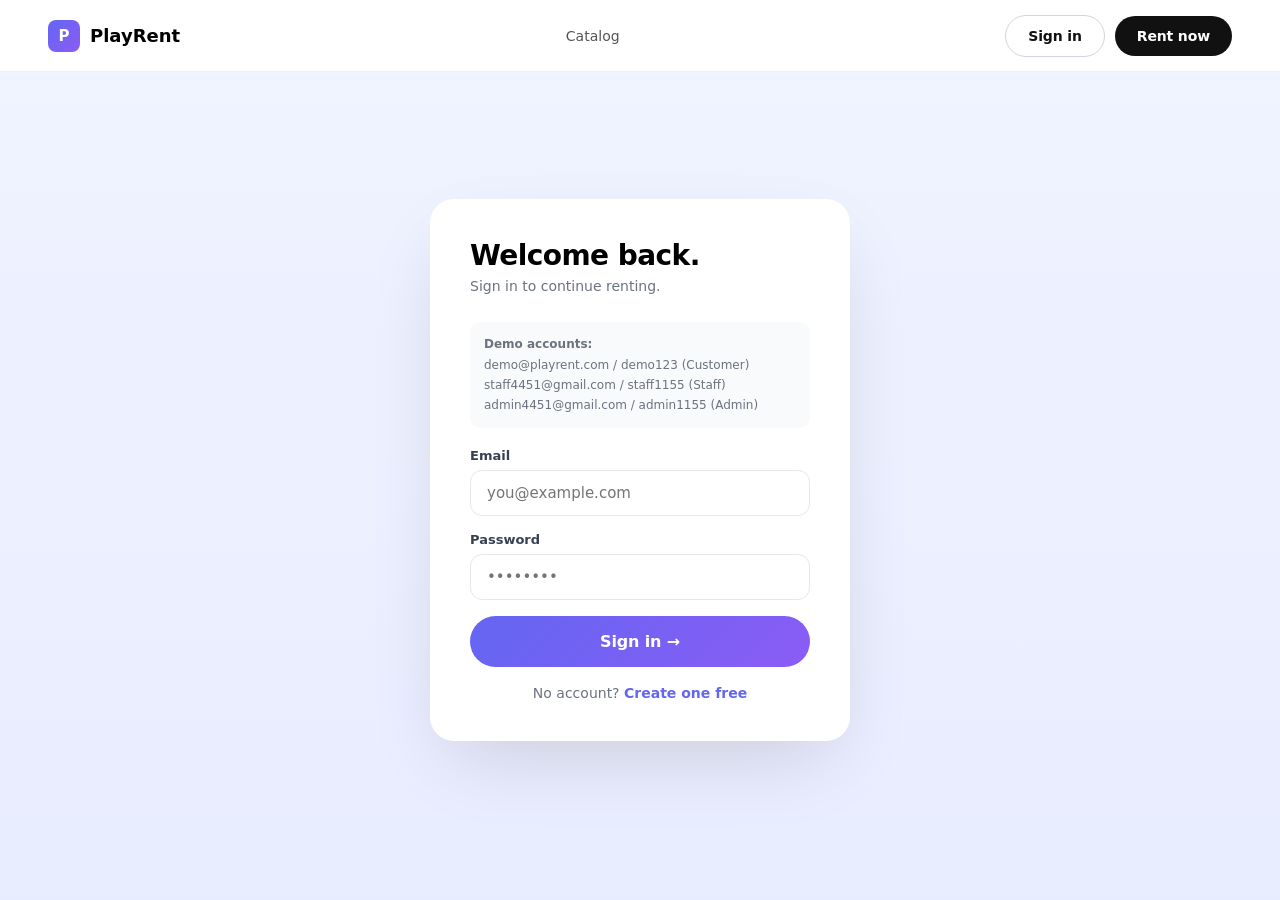
==== frontend/src/pages/admin/admin.html @ c0220554 "Initial commit: Set up backend and frontend for PlayRent" ====
<!doctype html>
<html lang="en">
<head>
  <meta charset="utf-8">
  <meta name="viewport" content="width=device-width,initial-scale=1">
  <title>Admin — PlayRent</title>
  <link rel="stylesheet" href="../../styles/globals.css">
</head>
<body>
<div class="dash-wrap">
  <aside class="dash-side">
    <h5>Admin Portal</h5>
    <nav class="dash-nav">
      <a href="admin.html" class="active">📈 Analytics</a>
      <a href="../staff/staff.html">📋 All rentals</a>
      <a href="../catalog/catalog.html">🛍️ Catalog</a>
      <a href="#" id="signOut">🚪 Sign out</a>
    </nav>
  </aside>
  <main class="dash-main">
    <div class="dash-head">
      <div><h1>Analytics</h1><p>Platform-wide performance overview.</p></div>
    </div>
    <div class="stats-row" id="stats"></div>
    <div id="charts" style="display:grid;grid-template-columns:2fr 1fr;gap:20px;margin-top:8px"></div>
  </main>
</div>

<script>var ROOT = "../../../";</script>
<script src="../../config/env.js"></script>
<script src="../../utils/constants.js"></script>
<script src="../../utils/helpers.js"></script>
<script src="../../services/authService.js"></script>
<script src="../../services/apiClient.js"></script>
<script src="../../components/layout/header.js"></script>
<script>
  mountNav("admin");
  var u = session.require("ADMIN");
  if (u) {
    document.getElementById("signOut").onclick = function() { session.clear(); location.href = ROOT+"index.html"; };

    Promise.all([api.listRentals(), api.listEquipment()]).then(function(res) {
      var rentals = res[0], equip = res[1];
      var revenue = rentals.filter(function(r){return r.status!=="REJECTED";})
                            .reduce(function(s,r){return s+(r.total||0);}, 0);
      var stock   = equip.reduce(function(s,e){return s+(e.stock||0);}, 0);

      document.getElementById("stats").innerHTML =
        '<div class="stat-card"><div class="s-lbl">Revenue</div><div class="s-val">$'+revenue+'</div><div class="s-note">All time</div></div>' +
        '<div class="stat-card"><div class="s-lbl">Rentals</div><div class="s-val">'+rentals.length+'</div></div>' +
        '<div class="stat-card"><div class="s-lbl">Stock units</div><div class="s-val">'+stock+'</div></div>' +
        '<div class="stat-card"><div class="s-lbl">SKUs</div><div class="s-val">'+equip.length+'</div></div>';

      // Revenue by sport
      var bySport = {};
      for (var i=0; i<rentals.length; i++) {
        var rental = rentals[i];
        var eq = null;
        for (var j=0; j<equip.length; j++) { if (String(equip[j].id)===String(rental.equipmentId)){eq=equip[j];break;} }
        if (eq) bySport[eq.sport] = (bySport[eq.sport]||0) + (rental.total||0);
      }
      var sports = Object.keys(bySport);
      var maxRev = 1;
      for (var k=0; k<sports.length; k++) { if (bySport[sports[k]]>maxRev) maxRev=bySport[sports[k]]; }

      var barHTML = sports.length ? "" : '<p style="color:#9ca3af">No revenue yet.</p>';
      for (var m=0; m<sports.length; m++) {
        var sp=sports[m], val=bySport[sp], pct=Math.round(val/maxRev*100);
        barHTML += '<div class="bar-row">' +
          '<div class="bar-lbl"><span>'+sp+'</span><strong>$'+val+'</strong></div>' +
          '<div class="bar-track"><div class="bar-fill" style="width:'+pct+'%"></div></div></div>';
      }

      // Low stock
      var low = equip.filter(function(e){ return e.stock < 6; });
      var lowHTML = low.length ? "" : '<p style="padding:14px 22px;color:#9ca3af">All stock healthy.</p>';
      for (var n=0; n<low.length; n++) {
        var it=low[n];
        lowHTML += '<div style="display:flex;justify-content:space-between;align-items:center;padding:10px 22px;border-bottom:1px solid #f3f4f6">' +
          '<span>'+(it.emoji||"")+" "+it.name+'</span>' +
          '<span class="badge '+(it.stock<3?"badge-red":"badge-yellow")+'">'+it.stock+' left</span></div>';
      }

      document.getElementById("charts").innerHTML =
        '<div class="table-card"><div class="tc-head"><h3>Revenue by sport</h3></div><div style="padding:22px">'+barHTML+'</div></div>' +
        '<div class="table-card"><div class="tc-head"><h3>Low stock alerts</h3></div>'+lowHTML+'</div>';
    });
  }
</script>
</body>
</html>
---- frontend/src/styles/globals.css ----
/* styles/globals.css — full site styles matching the video design */

/* ── Reset ─────────────────────────────────────────────────────────────── */
*, *::before, *::after { box-sizing: border-box; margin: 0; padding: 0; }
html { scroll-behavior: smooth; }
body { font-family: -apple-system, BlinkMacSystemFont, "Inter", "Segoe UI", system-ui, sans-serif;
       -webkit-font-smoothing: antialiased; overflow-x: hidden; }
a    { text-decoration: none; color: inherit; }
button { cursor: pointer; border: none; background: none; font: inherit; color: inherit; }
img  { max-width: 100%; display: block; }
input, select, textarea { font: inherit; color: inherit; }

/* ── Shared nav (used on every page) ──────────────────────────────────── */
.pr-nav {
  position: fixed; top: 0; left: 0; right: 0; z-index: 200;
  display: flex; align-items: center; justify-content: space-between;
  padding: 0 48px; height: 72px;
  background: rgba(255,255,255,0.95);
  backdrop-filter: blur(12px);
  -webkit-backdrop-filter: blur(12px);
  border-bottom: 1px solid rgba(0,0,0,0.06);
}
.pr-nav.dark {
  background: rgba(10,10,10,0.8);
  border-bottom: 1px solid rgba(255,255,255,0.06);
  color: #fff;
}
.pr-logo { display: flex; align-items: center; gap: 10px; font-weight: 700; font-size: 18px; }
.pr-logo-mark {
  width: 32px; height: 32px; border-radius: 8px;
  background: linear-gradient(135deg, #6366f1, #8b5cf6);
  display: grid; place-items: center; font-size: 15px; color: #fff; font-weight: 800;
}
.pr-nav-links { display: flex; gap: 32px; font-size: 14px; color: #555; }
.pr-nav.dark .pr-nav-links { color: rgba(255,255,255,0.6); }
.pr-nav-links a { transition: color .2s; }
.pr-nav-links a:hover, .pr-nav-links a.active { color: #111; }
.pr-nav.dark .pr-nav-links a:hover,
.pr-nav.dark .pr-nav-links a.active { color: #fff; }
.pr-nav-right { display: flex; gap: 10px; align-items: center; }
@media(max-width:768px) { .pr-nav { padding: 0 20px; } .pr-nav-links { display:none; } }

/* ── Buttons ───────────────────────────────────────────────────────────── */
.btn {
  display: inline-flex; align-items: center; gap: 8px;
  padding: 12px 22px; border-radius: 999px;
  font-size: 14px; font-weight: 600; letter-spacing: -0.01em;
  transition: transform .2s, box-shadow .2s, background .2s; white-space: nowrap;
}
.btn-dark  { background: #111; color: #fff; }
.btn-dark:hover { background: #333; transform: translateY(-1px); }
.btn-outline { background: transparent; color: #111; border: 1.5px solid #d1d5db; }
.btn-outline:hover { background: #f9fafb; }
.btn-white  { background: #fff; color: #111; }
.btn-white:hover { background: #f3f4f6; }
.btn-primary { background: linear-gradient(135deg,#6366f1,#8b5cf6); color:#fff; }
.btn-primary:hover { transform: translateY(-2px); box-shadow: 0 8px 20px -6px rgba(99,102,241,.5); }
.btn-lg  { padding: 16px 30px; font-size: 16px; }
.btn-block { display: flex; width: 100%; justify-content: center; }

/* ── Toast ─────────────────────────────────────────────────────────────── */
.pr-toast {
  position: fixed; bottom: 28px; right: 28px; z-index: 9999;
  padding: 14px 20px; border-radius: 12px; font-size: 14px; max-width: 320px;
  background: #111; color: #fff;
  transform: translateY(20px); opacity: 0; transition: all .3s;
  box-shadow: 0 20px 40px -10px rgba(0,0,0,.4);
}
.pr-toast.show { transform: translateY(0); opacity: 1; }
.pr-toast.pr-toast-success { border-left: 3px solid #4ade80; }
.pr-toast.pr-toast-error   { border-left: 3px solid #f87171; }

/* ── Badges ────────────────────────────────────────────────────────────── */
.badge {
  display: inline-block; padding: 3px 10px; border-radius: 999px;
  font-size: 11px; font-weight: 700; text-transform: uppercase; letter-spacing: .06em;
}
.badge-green  { background: rgba(74,222,128,.15); color: #16a34a; }
.badge-yellow { background: rgba(251,191,36,.15);  color: #b45309; }
.badge-red    { background: rgba(248,113,113,.15); color: #dc2626; }

/* ════════════════════════════════════════════════════════════════════════
   HOME PAGE
   ════════════════════════════════════════════════════════════════════════ */

/* ── Light hero (top section) ──────────────────────────────────────────── */
.hero-section {
  min-height: 100vh; padding-top: 72px;
  background: linear-gradient(180deg, #e8f4f8 0%, #d4ecf4 40%, #c8e8f2 100%);
  display: flex; flex-direction: column; justify-content: center;
  position: relative; overflow: hidden;
}
.hero-inner {
  max-width: 1280px; margin: 0 auto; padding: 60px 48px 0;
  display: grid; grid-template-columns: 1fr 1fr; align-items: center; gap: 40px;
}
.hero-badge {
  display: inline-flex; align-items: center; gap: 8px;
  padding: 6px 14px; border-radius: 999px;
  border: 1.5px solid rgba(0,0,0,0.15); font-size: 12px;
  font-weight: 600; letter-spacing: .08em; text-transform: uppercase;
  margin-bottom: 22px; color: #374151;
}
.hero-badge-dot { width: 7px; height: 7px; border-radius: 50%; background: #0ea5e9; }
.hero-section h1 {
  font-size: clamp(36px, 5.5vw, 72px); font-weight: 800;
  letter-spacing: -0.03em; line-height: 1.02; color: #111;
  margin-bottom: 20px;
}
.hero-section h1 .cyan { color: #0ea5e9; }
.hero-section .lead { font-size: 17px; color: #4b5563; line-height: 1.65; margin-bottom: 36px; max-width: 480px; }
.hero-btns { display: flex; gap: 12px; flex-wrap: wrap; margin-bottom: 44px; }
.hero-stats { display: flex; gap: 36px; }
.hero-stat .val  { font-size: 28px; font-weight: 800; color: #111; letter-spacing: -0.02em; }
.hero-stat .lbl  { font-size: 12px; color: #9ca3af; margin-top: 2px; }
.hero-img-col { position: relative; display: flex; justify-content: center; align-items: flex-end; height: 560px; }
.hero-athlete-img { height: 520px; object-fit: contain; filter: drop-shadow(0 20px 40px rgba(0,0,0,.15)); }
.scroll-hint {
  text-align: center; font-size: 11px; font-weight: 700; letter-spacing: .2em;
  color: #9ca3af; padding: 28px 0; text-transform: uppercase;
}
.scroll-hint-arrow { display: inline-block; margin-right: 8px; animation: bounce .9s ease-in-out infinite; }
@keyframes bounce { 0%,100%{transform:translateY(0)} 50%{transform:translateY(4px)} }

@media(max-width:860px) {
  .hero-inner { grid-template-columns:1fr; }
  .hero-img-col { height: 320px; }
  .hero-athlete-img { height: 300px; }
}

/* ── Scroll-story wrapper ──────────────────────────────────────────────── */
/*  Each sport section is STICKY inside a tall scroll container.
    When you scroll, the browser moves through each sport.            */
.scroll-story-wrapper {
  position: relative;
}
/* Each sport gets its own sticky container that is 100vh tall to scroll through */
.sport-scroll-container {
  position: relative;
  /* height is set by JS to (n_sections * 100vh) total */
}
.sport-sticky {
  position: sticky; top: 0;
  width: 100%; height: 100vh;
  overflow: hidden;
}

/* Each sport panel sits absolutely inside the sticky layer */
.sport-panel {
  position: absolute; inset: 0;
  display: grid;
  grid-template-columns: 1fr 1fr 1fr;  /* left-text | athlete | right-card */
  align-items: center;
  padding: 0 60px;
  opacity: 0;
  transition: opacity 0.5s ease;
  pointer-events: none;
}
.sport-panel.active {
  opacity: 1;
  pointer-events: all;
}

/* Sport label pill */
.sport-label-pill {
  display: inline-flex; align-items: center; gap: 8px;
  padding: 6px 14px; border-radius: 999px;
  font-size: 12px; font-weight: 700; letter-spacing: .1em;
  border: 1.5px solid; margin-bottom: 20px;
}
.sport-label-dot { width: 7px; height: 7px; border-radius: 50%; }

/* Tagline */
.sport-tagline {
  font-size: clamp(32px, 4.5vw, 64px);
  font-weight: 800; color: #fff; letter-spacing: -0.03em;
  line-height: 1.05; margin-bottom: 16px;
}
.sport-sub { font-size: 15px; color: rgba(255,255,255,.55); line-height: 1.6; max-width: 380px; }

/* Athlete image in the center column */
.sport-athlete-col {
  display: flex; justify-content: center; align-items: flex-end; height: 100vh;
}
.sport-athlete-img {
  max-height: 85vh; width: auto;
  filter: drop-shadow(0 20px 60px rgba(0,0,0,.4));
  transition: transform 0.6s ease, opacity 0.5s ease;
  transform: translateY(20px);
}
.sport-panel.active .sport-athlete-img {
  transform: translateY(0);
}

/* Featured product card — right column */
.sport-card-col { display: flex; justify-content: flex-end; align-items: center; }
.featured-card {
  width: 300px; border-radius: 20px; padding: 24px 26px;
  backdrop-filter: blur(12px); -webkit-backdrop-filter: blur(12px);
  border: 1px solid rgba(255,255,255,.12);
  transition: transform 0.4s ease, opacity 0.4s ease;
  transform: translateX(30px);
}
.sport-panel.active .featured-card { transform: translateX(0); }
.featured-label { font-size: 10px; font-weight: 700; letter-spacing: .12em; text-transform: uppercase; color: rgba(255,255,255,.4); margin-bottom: 10px; }
.featured-name  { font-size: 22px; font-weight: 700; color: #fff; letter-spacing: -0.01em; margin-bottom: 6px; }
.featured-sub   { font-size: 13px; color: rgba(255,255,255,.5); margin-bottom: 18px; }
.featured-from  { font-size: 11px; color: rgba(255,255,255,.4); margin-bottom: 4px; }
.featured-price { font-size: 30px; font-weight: 800; color: #fff; letter-spacing: -0.02em; margin-bottom: 16px; }
.featured-price span { font-size: 16px; font-weight: 400; color: rgba(255,255,255,.5); }
.rent-btn {
  padding: 10px 22px; border-radius: 999px;
  background: #fff; color: #111;
  font-size: 14px; font-weight: 700;
  transition: background .2s;
}
.rent-btn:hover { background: #f3f4f6; }

/* Vertical dot nav — right edge of screen */
.dot-nav {
  position: fixed; right: 24px; top: 50%; transform: translateY(-50%);
  display: flex; flex-direction: column; gap: 10px; z-index: 300;
  /* only visible when over dark sport sections */
}
.dot-nav-item {
  width: 3px; height: 24px; border-radius: 2px;
  background: rgba(255,255,255,.25);
  transition: height .3s, background .3s;
  cursor: pointer;
}
.dot-nav-item.active {
  height: 40px; background: #fff;
}
.dot-nav.hidden { display: none; }

/* ── CTA section ───────────────────────────────────────────────────────── */
.cta-section {
  min-height: 60vh; display: flex; flex-direction: column;
  align-items: center; justify-content: center; text-align: center;
  padding: 80px 40px;
  background: linear-gradient(135deg, #0f2922 0%, #0a1f18 50%, #061a14 100%);
}
.cta-section h2 {
  font-size: clamp(42px, 7vw, 100px); font-weight: 900;
  color: #fff; letter-spacing: -0.04em; line-height: 1; margin-bottom: 20px;
}
.cta-section p { font-size: 17px; color: rgba(255,255,255,.5); margin-bottom: 40px; }
.cta-btn {
  padding: 20px 48px; border-radius: 999px;
  background: #fff; color: #111;
  font-size: 18px; font-weight: 700; letter-spacing: -0.01em;
  transition: transform .2s, box-shadow .2s;
}
.cta-btn:hover { transform: translateY(-2px); box-shadow: 0 20px 40px -10px rgba(255,255,255,.2); }

/* ── Footer ────────────────────────────────────────────────────────────── */
.pr-footer {
  background: #fff; border-top: 1px solid #e5e7eb;
  padding: 36px 48px;
  display: flex; justify-content: space-between; align-items: center;
}
.pr-footer-brand { font-size: 18px; font-weight: 800; color: #111; }
.pr-footer-sub   { font-size: 13px; color: #9ca3af; margin-top: 4px; }
.pr-footer-copy  { font-size: 13px; color: #9ca3af; }
@media(max-width:600px) { .pr-footer { flex-direction:column; gap:12px; text-align:center; } }

/* ════════════════════════════════════════════════════════════════════════
   AUTH PAGES
   ════════════════════════════════════════════════════════════════════════ */
.auth-page {
  min-height: 100vh; display: grid; place-items: center; padding: 100px 20px 60px;
  background: linear-gradient(180deg, #f0f4ff 0%, #e8ecff 100%);
  position: relative;
}
.auth-card {
  width: 100%; max-width: 420px; padding: 40px;
  background: #fff; border-radius: 24px;
  box-shadow: 0 30px 80px -20px rgba(0,0,0,.15);
}
.auth-card h1 { font-size: 28px; font-weight: 800; letter-spacing: -0.02em; margin-bottom: 6px; }
.auth-card .auth-sub { color: #6b7280; font-size: 14px; margin-bottom: 28px; }
.auth-foot { text-align: center; margin-top: 18px; font-size: 14px; color: #6b7280; }
.auth-foot a { color: #6366f1; font-weight: 600; }
.auth-demo  { background: #f9fafb; border-radius: 10px; padding: 12px 14px; margin-bottom: 20px; font-size: 12px; color: #6b7280; line-height: 1.7; }

/* ── Form fields (shared) ──────────────────────────────────────────────── */
.field       { margin-bottom: 16px; }
.field label { display: block; font-size: 13px; font-weight: 600; color: #374151; margin-bottom: 7px; }
.field input, .field select, .field textarea {
  width: 100%; padding: 13px 16px; border-radius: 12px;
  border: 1.5px solid #e5e7eb; outline: none;
  background: #fff; font-size: 15px; transition: border-color .2s;
}
.field input:focus, .field select:focus { border-color: #6366f1; }

/* ════════════════════════════════════════════════════════════════════════
   DASHBOARD / STAFF / ADMIN  (shared sidebar layout)
   ════════════════════════════════════════════════════════════════════════ */
.dash-wrap {
  display: grid; grid-template-columns: 240px 1fr;
  min-height: 100vh; padding-top: 72px;
}
.dash-side {
  border-right: 1px solid #e5e7eb; padding: 24px 14px;
  position: sticky; top: 72px; height: calc(100vh - 72px); overflow-y: auto; align-self: start;
}
.dash-side h5 {
  font-size: 10px; font-weight: 700; text-transform: uppercase;
  letter-spacing: .12em; color: #9ca3af; padding: 14px 12px 6px;
}
.dash-nav a {
  display: flex; align-items: center; gap: 10px;
  padding: 10px 12px; border-radius: 10px;
  font-size: 14px; color: #6b7280; transition: all .15s;
}
.dash-nav a:hover  { background: #f3f4f6; color: #111; }
.dash-nav a.active { background: #ede9fe; color: #6366f1; font-weight: 600; }
.dash-main  { padding: 32px 40px; }
.dash-head  { display: flex; justify-content: space-between; align-items: flex-end; margin-bottom: 28px; flex-wrap: wrap; gap: 14px; }
.dash-head h1 { font-size: 30px; font-weight: 800; letter-spacing: -0.02em; }
.dash-head p  { color: #6b7280; font-size: 14px; margin-top: 4px; }
.stats-row  { display: grid; grid-template-columns: repeat(4,1fr); gap: 16px; margin-bottom: 28px; }
.stat-card  { padding: 22px; border-radius: 16px; border: 1.5px solid #e5e7eb; background: #fff; }
.stat-card .s-lbl { font-size: 11px; text-transform: uppercase; letter-spacing: .1em; color: #9ca3af; margin-bottom: 8px; font-weight: 600; }
.stat-card .s-val { font-size: 32px; font-weight: 800; letter-spacing: -0.02em; color: #111; }
.stat-card .s-note{ font-size: 12px; color: #9ca3af; margin-top: 4px; }
@media(max-width:900px) { .dash-wrap{grid-template-columns:1fr} .dash-side{position:static;height:auto;border-right:none;border-bottom:1px solid #e5e7eb} .stats-row{grid-template-columns:repeat(2,1fr)} }

/* ── Table card ────────────────────────────────────────────────────────── */
.table-card { border-radius: 16px; border: 1.5px solid #e5e7eb; overflow: hidden; background: #fff; }
.table-card .tc-head { padding: 16px 22px; border-bottom: 1px solid #e5e7eb; display: flex; justify-content: space-between; align-items: center; }
.table-card .tc-head h3 { font-size: 16px; font-weight: 700; }
table  { width: 100%; border-collapse: collapse; }
th, td { padding: 13px 22px; text-align: left; font-size: 14px; border-bottom: 1px solid #f3f4f6; }
th     { font-size: 11px; text-transform: uppercase; letter-spacing: .08em; color: #9ca3af; font-weight: 600; }
tr:last-child td { border-bottom: none; }
tr:hover td { background: #fafafa; }

/* ── Bar chart ─────────────────────────────────────────────────────────── */
.bar-row { margin-bottom: 14px; }
.bar-row .bar-lbl { display: flex; justify-content: space-between; font-size: 13px; margin-bottom: 5px; color: #374151; }
.bar-track { height: 8px; border-radius: 4px; background: #f3f4f6; overflow: hidden; }
.bar-fill  { height: 100%; border-radius: 4px; background: linear-gradient(90deg,#6366f1,#8b5cf6); }

/* ════════════════════════════════════════════════════════════════════════
   CATALOG PAGE
   ════════════════════════════════════════════════════════════════════════ */
.catalog-wrap { display: grid; grid-template-columns: 220px 1fr; gap: 32px; max-width: 1200px; margin: 0 auto; padding: 100px 32px 60px; }
.catalog-side { position: sticky; top: 80px; }
.catalog-side h4 { font-size: 11px; text-transform: uppercase; letter-spacing: .1em; color: #9ca3af; font-weight: 700; margin-bottom: 10px; }
.filter-list { display: flex; flex-direction: column; gap: 3px; }
.filter-list button { text-align: left; padding: 9px 12px; border-radius: 10px; font-size: 14px; color: #6b7280; transition: all .15s; }
.filter-list button:hover { background: #f3f4f6; color: #111; }
.filter-list button.active { background: #ede9fe; color: #6366f1; font-weight: 600; }
.catalog-search { display: flex; align-items: center; gap: 10px; padding: 11px 16px; border-radius: 999px; border: 1.5px solid #e5e7eb; margin-bottom: 22px; }
.catalog-search input { flex: 1; border: none; outline: none; font-size: 15px; background: none; }
.product-grid { display: grid; grid-template-columns: repeat(3,1fr); gap: 20px; }
.product-card { border-radius: 16px; border: 1.5px solid #e5e7eb; overflow: hidden; background: #fff; cursor: pointer; transition: all .25s; }
.product-card:hover { transform: translateY(-4px); box-shadow: 0 20px 40px -10px rgba(0,0,0,.1); border-color: #c7d2fe; }
.product-card .pc-img { aspect-ratio: 4/3; background: linear-gradient(135deg,#f0f4ff,#e8ecff); display: grid; place-items: center; font-size: 64px; }
.product-card .pc-body { padding: 16px 18px; }
.product-card .pc-body h3 { font-size: 16px; font-weight: 700; margin-bottom: 4px; }
.product-card .pc-sport { font-size: 12px; color: #9ca3af; margin-bottom: 10px; }
.product-card .pc-foot  { display: flex; justify-content: space-between; align-items: center; }
.product-price { font-size: 18px; font-weight: 800; color: #6366f1; }
.product-price .per-day { font-size: 12px; color: #9ca3af; font-weight: 400; }
@media(max-width:900px) { .catalog-wrap{grid-template-columns:1fr} .product-grid{grid-template-columns:repeat(2,1fr)} }
@media(max-width:550px) { .product-grid{grid-template-columns:1fr} }

/* ════════════════════════════════════════════════════════════════════════
   EQUIPMENT DETAIL
   ════════════════════════════════════════════════════════════════════════ */
.detail-wrap { display: grid; grid-template-columns: 1fr 1fr; gap: 60px; max-width: 1100px; margin: 0 auto; padding: 120px 40px 80px; align-items: start; }
.detail-img  { border-radius: 24px; background: linear-gradient(135deg,#f0f4ff,#e8ecff); aspect-ratio: 1; display: grid; place-items: center; font-size: 180px; border: 1.5px solid #e5e7eb; }
.detail-info { display: flex; flex-direction: column; }
.detail-info h1 { font-size: 40px; font-weight: 800; letter-spacing: -0.02em; margin-bottom: 8px; }
.detail-price   { font-size: 34px; font-weight: 800; color: #6366f1; margin: 16px 0; letter-spacing: -0.02em; }
.detail-price span { font-size: 16px; color: #9ca3af; font-weight: 400; }
.detail-desc    { font-size: 15px; color: #6b7280; line-height: 1.7; margin-bottom: 24px; }
.book-form      { background: #f9fafb; border-radius: 16px; padding: 22px; border: 1.5px solid #e5e7eb; }
.totals-row     { display: flex; justify-content: space-between; align-items: center; padding: 14px 0; border-top: 1px solid #e5e7eb; margin-top: 8px; }
.totals-row .t-lbl { font-size: 14px; color: #6b7280; }
.totals-row .t-val { font-size: 24px; font-weight: 800; color: #6366f1; }
@media(max-width:800px) { .detail-wrap{grid-template-columns:1fr} .detail-img{font-size:120px} }

/* ════════════════════════════════════════════════════════════════════════
   BOOKING CONFIRMATION
   ════════════════════════════════════════════════════════════════════════ */
.booking-wrap  { max-width: 580px; margin: 0 auto; padding: 120px 24px 80px; text-align: center; }
.booking-icon  { font-size: 72px; margin-bottom: 18px; }
.booking-wrap h1 { font-size: 36px; font-weight: 800; letter-spacing: -0.02em; margin-bottom: 10px; }
.booking-wrap .bk-sub { color: #6b7280; font-size: 15px; margin-bottom: 32px; }
.receipt-card  { background: #fff; border: 1.5px solid #e5e7eb; border-radius: 20px; padding: 28px; text-align: left; margin-bottom: 24px; }
.receipt-row   { display: flex; justify-content: space-between; padding: 10px 0; border-bottom: 1px solid #f3f4f6; font-size: 14px; }
.receipt-row:last-child { border-bottom: none; padding-top: 14px; border-top: 2px solid #e5e7eb; margin-top: 4px; }
.receipt-row .r-lbl { color: #6b7280; }
.receipt-row .r-val { font-weight: 700; }
.receipt-total .r-val { font-size: 22px; color: #6366f1; }
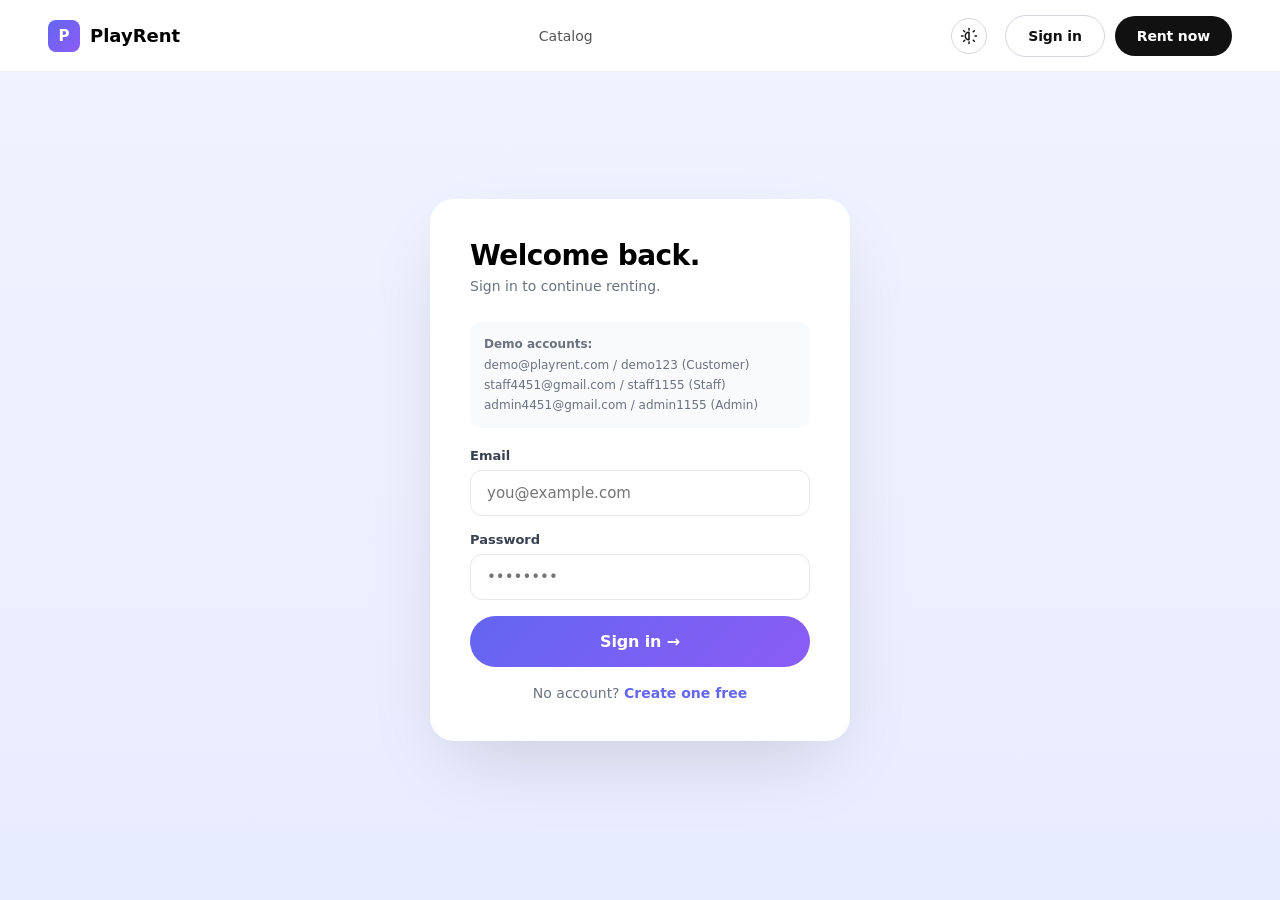
==== commit 3e6faa2d: "feat: migrate emojis to SVGs, add Day/Night theme toggles, and photorealistic product images" ====
--- a/frontend/src/pages/admin/admin.html
+++ b/frontend/src/pages/admin/admin.html
@@ -6,23 +6,102 @@
   <title>Admin — PlayRent</title>
   <link rel="stylesheet" href="../../styles/globals.css">
 </head>
-<body>
+<body class="admin-theme">
 <div class="dash-wrap">
   <aside class="dash-side">
     <h5>Admin Portal</h5>
     <nav class="dash-nav">
-      <a href="admin.html" class="active">📈 Analytics</a>
-      <a href="../staff/staff.html">📋 All rentals</a>
-      <a href="../catalog/catalog.html">🛍️ Catalog</a>
-      <a href="#" id="signOut">🚪 Sign out</a>
+      <a href="#" id="tabAnalytics" class="active" onclick="switchTab('analytics')">Analytics</a>
+      <a href="#" id="tabInventory" onclick="switchTab('inventory')">Manage Inventory</a>
+      <a href="#" id="tabRentals" onclick="switchTab('rentals')">All Rentals</a>
+      <a href="#" id="signOut">Sign out</a>
     </nav>
   </aside>
+  
   <main class="dash-main">
-    <div class="dash-head">
-      <div><h1>Analytics</h1><p>Platform-wide performance overview.</p></div>
+    <!-- Analytics Tab View -->
+    <div id="analyticsView">
+      <div class="dash-head">
+        <div><h1>Analytics</h1><p>Platform-wide performance overview.</p></div>
+      </div>
+      <div class="stats-row" id="stats"></div>
+      <div id="charts" style="display:grid;grid-template-columns:2fr 1fr;gap:20px;margin-top:8px"></div>
+      
+      <!-- Mini Recent Rentals table -->
+      <div class="table-card" style="margin-top: 28px">
+        <div class="tc-head"><h3>Recent Rentals Overview</h3></div>
+        <div style="overflow-x:auto">
+          <table>
+            <thead>
+              <tr>
+                <th>Customer</th>
+                <th>Equipment</th>
+                <th>Qty × Days</th>
+                <th>Start Date</th>
+                <th>Total Paid</th>
+                <th>Status</th>
+              </tr>
+            </thead>
+            <tbody id="rentalsBody">
+              <tr><td colspan="6" style="text-align:center;color:#9ca3af;padding:20px">Loading rentals...</td></tr>
+            </tbody>
+          </table>
+        </div>
+      </div>
     </div>
-    <div class="stats-row" id="stats"></div>
-    <div id="charts" style="display:grid;grid-template-columns:2fr 1fr;gap:20px;margin-top:8px"></div>
+
+    <!-- Inventory Tab View (Hidden by default) -->
+    <div id="inventoryView" style="display:none">
+      <div class="dash-head">
+        <div><h1>Manage Inventory</h1><p>Adjust price and stock of sports equipment.</p></div>
+      </div>
+      <div class="table-card">
+        <div class="tc-head"><h3>Equipment Catalog</h3></div>
+        <div style="overflow-x:auto">
+          <table>
+            <thead>
+              <tr>
+                <th>Equipment</th>
+                <th>Sport</th>
+                <th>Price ($/day)</th>
+                <th>Stock Quantity</th>
+                <th>Actions</th>
+              </tr>
+            </thead>
+            <tbody id="inventoryBody">
+              <tr><td colspan="5" style="text-align:center;color:#9ca3af;padding:20px">Loading inventory...</td></tr>
+            </tbody>
+          </table>
+        </div>
+      </div>
+    </div>
+
+    <!-- All Rentals Management Tab View (Hidden by default) -->
+    <div id="rentalsView" style="display:none">
+      <div class="dash-head">
+        <div><h1>Manage Rentals</h1><p>Approve, reject or mark returned.</p></div>
+      </div>
+      <div class="table-card">
+        <div class="tc-head"><h3>All Rental Requests</h3></div>
+        <div style="overflow-x:auto">
+          <table>
+            <thead>
+              <tr>
+                <th>Customer</th>
+                <th>Equipment</th>
+                <th>Qty × Days</th>
+                <th>Total Paid</th>
+                <th>Status</th>
+                <th>Actions</th>
+              </tr>
+            </thead>
+            <tbody id="rentalsTableBody">
+              <tr><td colspan="6" style="text-align:center;color:#9ca3af;padding:20px">Loading rentals...</td></tr>
+            </tbody>
+          </table>
+        </div>
+      </div>
+    </div>
   </main>
 </div>
 
@@ -34,13 +113,96 @@
 <script src="../../services/apiClient.js"></script>
 <script src="../../components/layout/header.js"></script>
 <script>
-  mountNav("admin");
+  mountNav("admin", true);
   var u = session.require("ADMIN");
   if (u) {
+    document.getElementById("tabAnalytics").innerHTML = getIcon('analytics', 16) + ' Analytics';
+    document.getElementById("tabInventory").innerHTML = getIcon('inventory', 16) + ' Manage Inventory';
+    document.getElementById("tabRentals").innerHTML = getIcon('rentals', 16) + ' All Rentals';
+    document.getElementById("signOut").innerHTML = getIcon('signout', 16) + ' Sign out';
+
     document.getElementById("signOut").onclick = function() { session.clear(); location.href = ROOT+"index.html"; };
 
-    Promise.all([api.listRentals(), api.listEquipment()]).then(function(res) {
-      var rentals = res[0], equip = res[1];
+    var allRentals = [];
+    var allEquipment = [];
+
+    window.switchTab = function(tab) {
+      document.getElementById("tabAnalytics").classList.toggle("active", tab === 'analytics');
+      document.getElementById("tabInventory").classList.toggle("active", tab === 'inventory');
+      document.getElementById("tabRentals").classList.toggle("active", tab === 'rentals');
+      
+      document.getElementById("analyticsView").style.display = tab === 'analytics' ? 'block' : 'none';
+      document.getElementById("inventoryView").style.display = tab === 'inventory' ? 'block' : 'none';
+      document.getElementById("rentalsView").style.display = tab === 'rentals' ? 'block' : 'none';
+    };
+
+    window.updateItem = function(id, btnEl) {
+      var row = btnEl.closest("tr");
+      var priceInput = row.querySelector(".price-input");
+      var stockInput = row.querySelector(".stock-input");
+      
+      var price = parseFloat(priceInput.value);
+      var stock = parseInt(stockInput.value);
+      
+      if (isNaN(price) || price < 0) { toast("Invalid price value", "error"); return; }
+      if (isNaN(stock) || stock < 0) { toast("Invalid stock value", "error"); return; }
+
+      btnEl.disabled = true;
+      btnEl.textContent = "Saving...";
+
+      api.updateEquipment(id, { price: price, stock: stock }).then(function(updated) {
+        toast("Inventory updated successfully!");
+        btnEl.disabled = false;
+        btnEl.textContent = "Save";
+        
+        // update local list and reload analytics/inventory view
+        for (var i = 0; i < allEquipment.length; i++) {
+          if (String(allEquipment[i].id) === String(id)) {
+            allEquipment[i].price = price;
+            allEquipment[i].stock = stock;
+            break;
+          }
+        }
+        renderAnalytics(allRentals, allEquipment);
+        renderInventory(allEquipment);
+      }).catch(function(err) {
+        toast(err.message, "error");
+        btnEl.disabled = false;
+        btnEl.textContent = "Save";
+      });
+    };
+
+    window.doUpdateRental = function(id, status, btnEl) {
+      var row = btnEl ? btnEl.closest("tr") : null;
+      if (row) {
+        if (status === "APPROVED") row.classList.add("action-approved");
+        if (status === "REJECTED") row.classList.add("action-rejected");
+      }
+      setTimeout(function() {
+        api.updateRental(id, {status:status}).then(function() {
+          toast("Updated status to " + status);
+          loadData();
+        }).catch(function(err) {
+          if (row) row.classList.remove("action-approved", "action-rejected");
+          toast(err.message, "error");
+        });
+      }, 400);
+    };
+
+    function loadData() {
+      Promise.all([api.listRentals(), api.listEquipment()]).then(function(res) {
+        allRentals = res[0];
+        allEquipment = res[1];
+        renderAnalytics(allRentals, allEquipment);
+        renderInventory(allEquipment);
+        renderAllRentalsList(allRentals);
+      }).catch(function(err) {
+        toast("Error loading data: " + err.message, "error");
+      });
+    }
+
+    function renderAnalytics(rentals, equip) {
+      // 1. Render stats
       var revenue = rentals.filter(function(r){return r.status!=="REJECTED";})
                             .reduce(function(s,r){return s+(r.total||0);}, 0);
       var stock   = equip.reduce(function(s,e){return s+(e.stock||0);}, 0);
@@ -51,7 +213,7 @@
         '<div class="stat-card"><div class="s-lbl">Stock units</div><div class="s-val">'+stock+'</div></div>' +
         '<div class="stat-card"><div class="s-lbl">SKUs</div><div class="s-val">'+equip.length+'</div></div>';
 
-      // Revenue by sport
+      // 2. Revenue by sport
       var bySport = {};
       for (var i=0; i<rentals.length; i++) {
         var rental = rentals[i];
@@ -71,20 +233,91 @@
           '<div class="bar-track"><div class="bar-fill" style="width:'+pct+'%"></div></div></div>';
       }
 
-      // Low stock
+      // 3. Low stock
       var low = equip.filter(function(e){ return e.stock < 6; });
       var lowHTML = low.length ? "" : '<p style="padding:14px 22px;color:#9ca3af">All stock healthy.</p>';
       for (var n=0; n<low.length; n++) {
         var it=low[n];
-        lowHTML += '<div style="display:flex;justify-content:space-between;align-items:center;padding:10px 22px;border-bottom:1px solid #f3f4f6">' +
-          '<span>'+(it.emoji||"")+" "+it.name+'</span>' +
+        lowHTML += '<div style="display:flex;justify-content:space-between;align-items:center;padding:10px 22px;border-bottom:1px solid #1f2937">' +
+          '<span style="display:inline-flex;align-items:center;gap:6px">'+getIcon(it.emoji, 16)+' '+it.name+'</span>' +
           '<span class="badge '+(it.stock<3?"badge-red":"badge-yellow")+'">'+it.stock+' left</span></div>';
       }
 
       document.getElementById("charts").innerHTML =
         '<div class="table-card"><div class="tc-head"><h3>Revenue by sport</h3></div><div style="padding:22px">'+barHTML+'</div></div>' +
         '<div class="table-card"><div class="tc-head"><h3>Low stock alerts</h3></div>'+lowHTML+'</div>';
-    });
+
+      // 4. Render mini recent rentals (read-only view)
+      if (!rentals.length) {
+        document.getElementById("rentalsBody").innerHTML =
+          '<tr><td colspan="6" style="text-align:center;color:#9ca3af;padding:30px">No rentals recorded.</td></tr>';
+        return;
+      }
+      var rentalsHTML = "";
+      var limit = Math.min(rentals.length, 5); // show top 5 on analytics overview
+      for (var rIdx = 0; rIdx < limit; rIdx++) {
+        var rent = rentals[rIdx];
+        rentalsHTML += '<tr>' +
+          '<td>' + (rent.userName || rent.userId) + '</td>' +
+          '<td style="display:inline-flex;align-items:center;gap:6px">' + getIcon(rent.equipmentEmoji, 16) + ' ' + (rent.equipmentName || "") + '</td>' +
+          '<td>' + rent.quantity + " × " + rent.days + "d" + '</td>' +
+          '<td>' + rent.startDate + '</td>' +
+          '<td>$' + rent.total + '</td>' +
+          '<td><span class="badge ' + statusClass(rent.status) + '">' + rent.status + '</span></td>' +
+        '</tr>';
+      }
+      document.getElementById("rentalsBody").innerHTML = rentalsHTML;
+    }
+
+    function renderInventory(equip) {
+      if (!equip.length) {
+        document.getElementById("inventoryBody").innerHTML =
+          '<tr><td colspan="5" style="text-align:center;color:#9ca3af;padding:30px">No inventory items.</td></tr>';
+        return;
+      }
+      var invHTML = "";
+      for (var i = 0; i < equip.length; i++) {
+        var it = equip[i];
+        invHTML += '<tr>' +
+          '<td style="display:inline-flex;align-items:center;gap:6px">' + getIcon(it.emoji, 20) + ' ' + it.name + '</td>' +
+          '<td>' + it.sport + '</td>' +
+          '<td><input type="number" step="0.1" class="price-input" value="' + it.price + '" style="width:90px; padding:6px 10px; border-radius:8px; border:1.5px solid #374151; background:#1f2937; color:#fff"></td>' +
+          '<td><input type="number" class="stock-input" value="' + it.stock + '" style="width:80px; padding:6px 10px; border-radius:8px; border:1.5px solid #374151; background:#1f2937; color:#fff"></td>' +
+          '<td><button class="btn btn-primary" style="padding:6px 14px; font-size:12px; border-radius:8px" onclick="updateItem(\'' + it.id + '\', this)">Save</button></td>' +
+        '</tr>';
+      }
+      document.getElementById("inventoryBody").innerHTML = invHTML;
+    }
+
+    function renderAllRentalsList(rentals) {
+      if (!rentals.length) {
+        document.getElementById("rentalsTableBody").innerHTML =
+          '<tr><td colspan="6" style="text-align:center;color:#9ca3af;padding:40px">No rentals yet.</td></tr>';
+        return;
+      }
+      var rows = "";
+      for (var i = 0; i < rentals.length; i++) {
+        var r = rentals[i];
+        var btns = "";
+        if (r.status === "PENDING") {
+          btns = '<button class="btn btn-primary" style="padding:6px 12px;font-size:12px;border-radius:8px" onclick="doUpdateRental(\''+r.id+'\',\'APPROVED\',this)">Approve</button> ' +
+                 '<button class="btn btn-outline" style="padding:6px 12px;font-size:12px;border-radius:8px;border-color:#374151;color:#fff" onclick="doUpdateRental(\''+r.id+'\',\'REJECTED\',this)">Reject</button>';
+        } else if (r.status === "APPROVED") {
+          btns = '<button class="btn btn-outline" style="padding:6px 12px;font-size:12px;border-radius:8px;border-color:#374151;color:#fff" onclick="doUpdateRental(\''+r.id+'\',\'RETURNED\',this)">Mark returned</button>';
+        }
+        rows += '<tr>' +
+          '<td>' + (r.userName || r.userId) + '</td>' +
+          '<td style="display:inline-flex;align-items:center;gap:6px">' + getIcon(r.equipmentEmoji, 16) + ' ' + (r.equipmentName || "") + '</td>' +
+          '<td>' + r.quantity + ' × ' + r.days + 'd</td>' +
+          '<td>$' + r.total + '</td>' +
+          '<td><span class="badge ' + statusClass(r.status) + '">' + r.status + '</span></td>' +
+          '<td style="display:flex;gap:6px">' + btns + '</td>' +
+        '</tr>';
+      }
+      document.getElementById("rentalsTableBody").innerHTML = rows;
+    }
+
+    loadData();
   }
 </script>
 </body>
--- a/frontend/src/styles/globals.css
+++ b/frontend/src/styles/globals.css
@@ -396,3 +396,635 @@
 .receipt-row .r-lbl { color: #6b7280; }
 .receipt-row .r-val { font-weight: 700; }
 .receipt-total .r-val { font-size: 22px; color: #6366f1; }
+
+/* ════════════════════════════════════════════════════════════════════════
+   ADMIN THEME (Dark Telemetry Mode)
+   ════════════════════════════════════════════════════════════════════════ */
+body.admin-theme {
+  background-color: #0b0f19;
+  color: #e5e7eb;
+}
+.admin-theme .dash-side {
+  background-color: #0d1321;
+  border-right: 1px solid #1f2937;
+}
+.admin-theme .dash-side h5 {
+  color: #6b7280;
+}
+.admin-theme .dash-nav a {
+  color: #9ca3af;
+}
+.admin-theme .dash-nav a:hover {
+  background: #1e293b;
+  color: #fff;
+}
+.admin-theme .dash-nav a.active {
+  background: rgba(99, 102, 241, 0.15);
+  color: #818cf8;
+}
+.admin-theme .dash-main {
+  background-color: #0b0f19;
+  animation: pageFadeIn 0.5s ease-out;
+}
+.admin-theme .dash-head h1 {
+  color: #ffffff;
+}
+.admin-theme .dash-head p {
+  color: #9ca3af;
+}
+.admin-theme .stat-card {
+  background: #111827;
+  border: 1.5px solid #1f2937;
+  box-shadow: 0 4px 20px -2px rgba(0,0,0,0.5);
+  transition: all 0.3s cubic-bezier(0.4, 0, 0.2, 1);
+}
+.admin-theme .stat-card:hover {
+  transform: translateY(-4px);
+  box-shadow: 0 12px 24px -10px rgba(99, 102, 241, 0.4);
+  border-color: #6366f1;
+}
+.admin-theme .stat-card .s-lbl {
+  color: #9ca3af;
+}
+.admin-theme .stat-card .s-val {
+  color: #ffffff;
+  background: linear-gradient(135deg, #fff, #9ca3af);
+  -webkit-background-clip: text;
+  -webkit-text-fill-color: transparent;
+}
+.admin-theme .table-card {
+  background: #111827;
+  border: 1.5px solid #1f2937;
+  box-shadow: 0 4px 20px -2px rgba(0,0,0,0.5);
+}
+.admin-theme .table-card .tc-head {
+  border-bottom: 1px solid #1f2937;
+  color: #ffffff;
+  background: #131b2e;
+}
+.admin-theme .bar-row .bar-lbl {
+  color: #d1d5db;
+}
+.admin-theme .bar-track {
+  background: #1f2937;
+  border-radius: 99px;
+  overflow: hidden;
+}
+.admin-theme .bar-fill {
+  background: linear-gradient(90deg, #6366f1, #c084fc);
+  box-shadow: 0 0 8px rgba(99, 102, 241, 0.5);
+  animation: growBar 0.8s cubic-bezier(0.4, 0, 0.2, 1) forwards;
+  transform-origin: left;
+}
+.admin-theme .table-card div[style*="border-bottom"] {
+  border-bottom: 1px solid #1f2937 !important;
+  color: #d1d5db;
+  transition: background 0.2s;
+}
+.admin-theme .table-card div[style*="border-bottom"]:hover {
+  background: #161e2e;
+}
+
+/* ════════════════════════════════════════════════════════════════════════
+   STAFF THEME (Mint Emerald Mode)
+   ════════════════════════════════════════════════════════════════════════ */
+/* ════════════════════════════════════════════════════════════════════════
+   STAFF THEME (Dark Emerald Mode)
+   ════════════════════════════════════════════════════════════════════════ */
+body.staff-theme {
+  background-color: #060b08; /* beautiful ultra-dark emerald black */
+  color: #d1d5db;
+}
+.staff-theme .dash-side {
+  background-color: #09120c;
+  border-right: 1px solid #142419;
+}
+.staff-theme .dash-side h5 {
+  color: #34d399;
+}
+.staff-theme .dash-nav a {
+  color: #9ca3af;
+}
+.staff-theme .dash-nav a:hover {
+  background: #101e14;
+  color: #fff;
+}
+.staff-theme .dash-nav a.active {
+  background: rgba(16, 185, 129, 0.15);
+  color: #34d399;
+  font-weight: 700;
+}
+.staff-theme .dash-main {
+  animation: pageFadeIn 0.5s ease-out;
+}
+.staff-theme .dash-head h1 {
+  color: #ffffff;
+}
+.staff-theme .dash-head p {
+  color: #34d399;
+}
+.staff-theme .stat-card {
+  background: #09120c;
+  border: 1.5px solid #142419;
+  box-shadow: 0 4px 20px -2px rgba(0,0,0,0.5);
+  transition: all 0.3s cubic-bezier(0.4, 0, 0.2, 1);
+}
+.staff-theme .stat-card:hover {
+  transform: translateY(-4px);
+  box-shadow: 0 10px 15px -3px rgba(16,185,129,0.15);
+  border-color: #10b981;
+}
+.staff-theme .stat-card .s-lbl {
+  color: #34d399;
+}
+.staff-theme .stat-card .s-val {
+  color: #ffffff;
+  background: linear-gradient(135deg, #fff, #34d399);
+  -webkit-background-clip: text;
+  -webkit-text-fill-color: transparent;
+}
+.staff-theme .table-card {
+  background: #09120c;
+  border: 1.5px solid #142419;
+  box-shadow: 0 4px 20px -2px rgba(0,0,0,0.5);
+}
+.staff-theme .table-card .tc-head {
+  border-bottom: 1px solid #142419;
+  background: #0d1a11;
+  color: #ffffff;
+}
+.staff-theme table th {
+  color: #34d399;
+}
+.staff-theme table tr {
+  transition: all 0.3s ease;
+}
+.staff-theme table tr:hover td {
+  background: #101e14;
+}
+
+/* Custom widgets for staff search/filters */
+.staff-theme .staff-search-input {
+  width: 100%;
+  max-width: 400px;
+  padding: 10px 14px;
+  border-radius: 10px;
+  border: 1.5px solid #142419;
+  background: #09120c;
+  color: #fff;
+  outline: none;
+  font-size: 14px;
+  transition: border-color 0.2s;
+}
+.staff-theme .staff-search-input:focus {
+  border-color: #10b981;
+}
+.staff-theme .filter-btn-group {
+  display: flex;
+  gap: 8px;
+  margin-top: 14px;
+  margin-bottom: 22px;
+  flex-wrap: wrap;
+}
+.staff-theme .filter-btn-group button {
+  padding: 8px 16px;
+  border-radius: 8px;
+  border: 1.5px solid #142419;
+  background: transparent;
+  color: #9ca3af;
+  font-size: 13px;
+  font-weight: 600;
+  transition: all 0.2s;
+}
+.staff-theme .filter-btn-group button:hover {
+  background: #101e14;
+  color: #fff;
+}
+.staff-theme .filter-btn-group button.active {
+  background: rgba(16, 185, 129, 0.15);
+  border-color: #10b981;
+  color: #34d399;
+}
+
+/* Low Stock Warnings */
+.staff-theme .low-stock-panel {
+  background: #09120c;
+  border: 1.5px solid #142419;
+  border-radius: 16px;
+  padding: 20px;
+}
+.staff-theme .low-stock-panel h3 {
+  color: #ffffff;
+  font-size: 16px;
+  margin-bottom: 12px;
+}
+.staff-theme .low-stock-row {
+  display: flex;
+  justify-content: space-between;
+  align-items: center;
+  padding: 8px 0;
+  border-bottom: 1px solid #142419;
+  font-size: 13px;
+}
+.staff-theme .low-stock-row:last-child {
+  border-bottom: none;
+}
+
+/* Micro-animations for button presses and table rows */
+.staff-theme table tr.action-approved {
+  background-color: #064e3b !important;
+  animation: pulseGreenDark 0.6s ease;
+}
+.staff-theme table tr.action-rejected {
+  background-color: #7f1d1d !important;
+  animation: pulseRedDark 0.6s ease;
+}
+
+@keyframes growBar {
+  from { transform: scaleX(0); }
+  to { transform: scaleX(1); }
+}
+@keyframes pageFadeIn {
+  from { opacity: 0; transform: translateY(15px); }
+  to { opacity: 1; transform: translateY(0); }
+}
+@keyframes pulseGreen {
+  0% { transform: scale(1); }
+  50% { transform: scale(1.008); background-color: #86efac; }
+  100% { transform: scale(1); }
+}
+@keyframes pulseRed {
+  0% { transform: scale(1); }
+  50% { transform: scale(1.008); background-color: #fca5a5; }
+  100% { transform: scale(1); }
+}
+
+/* Admin dark row pulse animations */
+.admin-theme table tr.action-approved {
+  background-color: #064e3b !important;
+  animation: pulseGreenDark 0.6s ease;
+}
+.admin-theme table tr.action-rejected {
+  background-color: #7f1d1d !important;
+  animation: pulseRedDark 0.6s ease;
+}
+@keyframes pulseGreenDark {
+  0% { transform: scale(1); }
+  50% { transform: scale(1.008); background-color: #059669; }
+  100% { transform: scale(1); }
+}
+@keyframes pulseRedDark {
+  0% { transform: scale(1); }
+  50% { transform: scale(1.008); background-color: #dc2626; }
+  100% { transform: scale(1); }
+}
+
+/* ── Day/Night Mode Overrides ────────────────────────────────────────── */
+[data-theme="dark"] body {
+  background-color: #0f172a;
+  color: #f8fafc;
+}
+[data-theme="dark"] .pr-nav {
+  background: rgba(15, 23, 42, 0.95);
+  border-bottom: 1px solid rgba(255,255,255,0.08);
+  color: #fff;
+}
+[data-theme="dark"] .pr-nav-links {
+  color: rgba(255, 255, 255, 0.6);
+}
+[data-theme="dark"] .pr-nav-links a:hover,
+[data-theme="dark"] .pr-nav-links a.active {
+  color: #fff;
+}
+[data-theme="dark"] .btn-outline {
+  color: #f8fafc;
+  border-color: #334155;
+}
+[data-theme="dark"] .btn-outline:hover {
+  background: #1e293b;
+}
+[data-theme="dark"] .product-card {
+  background: #1e293b;
+  border-color: #334155;
+}
+[data-theme="dark"] .product-card:hover {
+  border-color: #818cf8;
+  box-shadow: 0 20px 40px -10px rgba(0,0,0,.3);
+}
+[data-theme="dark"] .product-card .pc-img {
+  background: linear-gradient(135deg, #1e293b, #0f172a);
+}
+[data-theme="dark"] .product-card .pc-body h3 {
+  color: #fff;
+}
+[data-theme="dark"] .product-price {
+  color: #818cf8;
+}
+[data-theme="dark"] .detail-img {
+  background: linear-gradient(135deg, #1e293b, #0f172a);
+  border-color: #334155;
+}
+[data-theme="dark"] .detail-info h1 {
+  color: #fff;
+}
+[data-theme="dark"] .detail-desc {
+  color: #94a3b8;
+}
+[data-theme="dark"] .book-form {
+  background: #1e293b;
+  border-color: #334155;
+}
+[data-theme="dark"] .field label {
+  color: #cbd5e1;
+}
+[data-theme="dark"] .field input,
+[data-theme="dark"] .field select,
+[data-theme="dark"] .field textarea {
+  background: #0f172a;
+  border-color: #334155;
+  color: #fff;
+}
+[data-theme="dark"] .field input:focus,
+[data-theme="dark"] .field select:focus {
+  border-color: #818cf8;
+}
+[data-theme="dark"] .totals-row {
+  border-top-color: #334155;
+}
+[data-theme="dark"] .totals-row .t-lbl {
+  color: #94a3b8;
+}
+[data-theme="dark"] .totals-row .t-val {
+  color: #818cf8;
+}
+[data-theme="dark"] .receipt-card {
+  background: #1e293b;
+  border-color: #334155;
+}
+[data-theme="dark"] .receipt-row {
+  border-bottom-color: #334155;
+}
+[data-theme="dark"] .receipt-row:last-child {
+  border-top-color: #475569;
+}
+[data-theme="dark"] .receipt-row .r-lbl {
+  color: #94a3b8;
+}
+[data-theme="dark"] .receipt-total .r-val {
+  color: #818cf8;
+}
+[data-theme="dark"] .dash-side {
+  border-right-color: #334155;
+}
+[data-theme="dark"] .dash-side h5 {
+  color: #94a3b8;
+}
+[data-theme="dark"] .dash-nav a {
+  color: #94a3b8;
+}
+[data-theme="dark"] .dash-nav a:hover {
+  background: #1e293b;
+  color: #fff;
+}
+[data-theme="dark"] .dash-nav a.active {
+  background: rgba(99, 102, 241, 0.15);
+  color: #818cf8;
+}
+[data-theme="dark"] .dash-head h1 {
+  color: #fff;
+}
+[data-theme="dark"] .dash-head p {
+  color: #94a3b8;
+}
+[data-theme="dark"] .stat-card {
+  background: #1e293b;
+  border-color: #334155;
+}
+[data-theme="dark"] .stat-card .s-lbl {
+  color: #94a3b8;
+}
+[data-theme="dark"] .stat-card .s-val {
+  color: #fff;
+}
+[data-theme="dark"] .table-card {
+  background: #1e293b;
+  border-color: #334155;
+}
+[data-theme="dark"] .table-card .tc-head {
+  border-bottom-color: #334155;
+  background: #0f172a;
+}
+[data-theme="dark"] table th {
+  color: #94a3b8;
+}
+[data-theme="dark"] table td {
+  border-bottom-color: #334155;
+  color: #cbd5e1;
+}
+[data-theme="dark"] table tr:hover td {
+  background: #1e293b;
+}
+[data-theme="dark"] .pr-footer {
+  background: #0f172a;
+  border-top-color: #334155;
+}
+[data-theme="dark"] .pr-footer-brand {
+  color: #fff;
+}
+[data-theme="dark"] .pr-footer-sub,
+[data-theme="dark"] .pr-footer-copy {
+  color: #64748b;
+}
+[data-theme="dark"] .hero-section {
+  background: linear-gradient(180deg, #0f172a 0%, #1e293b 100%);
+}
+[data-theme="dark"] .hero-section h1 {
+  color: #fff;
+}
+[data-theme="dark"] .hero-badge {
+  border-color: rgba(255,255,255,0.15);
+  color: #cbd5e1;
+}
+[data-theme="dark"] .hero-section .lead {
+  color: #94a3b8;
+}
+[data-theme="dark"] .hero-stat .val {
+  color: #fff;
+}
+
+/* Light theme overrides for Admin / Staff panels */
+[data-theme="light"] body.admin-theme {
+  background-color: #f1f5f9;
+  color: #1e293b;
+}
+[data-theme="light"] .admin-theme .dash-side {
+  background-color: #ffffff;
+  border-right: 1px solid #e2e8f0;
+}
+[data-theme="light"] .admin-theme .dash-side h5 {
+  color: #64748b;
+}
+[data-theme="light"] .admin-theme .dash-nav a {
+  color: #64748b;
+}
+[data-theme="light"] .admin-theme .dash-nav a:hover {
+  background: #f1f5f9;
+  color: #1e293b;
+}
+[data-theme="light"] .admin-theme .dash-nav a.active {
+  background: #ede9fe;
+  color: #6366f1;
+}
+[data-theme="light"] .admin-theme .dash-main {
+  background-color: #f1f5f9;
+}
+[data-theme="light"] .admin-theme .dash-head h1 {
+  color: #1e293b;
+}
+[data-theme="light"] .admin-theme .dash-head p {
+  color: #64748b;
+}
+[data-theme="light"] .admin-theme .stat-card {
+  background: #ffffff;
+  border: 1.5px solid #e2e8f0;
+  box-shadow: 0 4px 6px -1px rgba(0, 0, 0, 0.05);
+}
+[data-theme="light"] .admin-theme .stat-card:hover {
+  border-color: #c7d2fe;
+  box-shadow: 0 10px 15px -3px rgba(99, 102, 241, 0.1);
+}
+[data-theme="light"] .admin-theme .stat-card .s-lbl {
+  color: #64748b;
+}
+[data-theme="light"] .admin-theme .stat-card .s-val {
+  color: #1e293b;
+  background: none;
+  -webkit-text-fill-color: initial;
+}
+[data-theme="light"] .admin-theme .table-card {
+  background: #ffffff;
+  border: 1.5px solid #e2e8f0;
+}
+[data-theme="light"] .admin-theme .table-card .tc-head {
+  border-bottom: 1px solid #e2e8f0;
+  color: #1e293b;
+  background: #f8fafc;
+}
+[data-theme="light"] .admin-theme .bar-row .bar-lbl {
+  color: #475569;
+}
+[data-theme="light"] .admin-theme .bar-track {
+  background: #e2e8f0;
+}
+[data-theme="light"] .admin-theme .table-card div[style*="border-bottom"] {
+  border-bottom: 1px solid #e2e8f0 !important;
+  color: #475569;
+}
+[data-theme="light"] .admin-theme .table-card div[style*="border-bottom"]:hover {
+  background: #f8fafc;
+}
+[data-theme="light"] .admin-theme .table-card input {
+  background: #ffffff !important;
+  border: 1.5px solid #cbd5e1 !important;
+  color: #1e293b !important;
+}
+
+[data-theme="light"] body.staff-theme {
+  background-color: #f7fee7;
+  color: #374151;
+}
+[data-theme="light"] .staff-theme .dash-side {
+  background-color: #ffffff;
+  border-right: 1px solid #ecfccb;
+}
+[data-theme="light"] .staff-theme .dash-side h5 {
+  color: #a3e635;
+}
+[data-theme="light"] .staff-theme .dash-nav a {
+  color: #4b5563;
+}
+[data-theme="light"] .staff-theme .dash-nav a:hover {
+  background: #f7fee7;
+  color: #4d7c0f;
+}
+[data-theme="light"] .staff-theme .dash-nav a.active {
+  background: #ecfccb;
+  color: #4d7c0f;
+}
+[data-theme="light"] .staff-theme .dash-head h1 {
+  color: #1a2e05;
+}
+[data-theme="light"] .staff-theme .dash-head p {
+  color: #65a30d;
+}
+[data-theme="light"] .staff-theme .stat-card {
+  background: #ffffff;
+  border: 1.5px solid #ecfccb;
+}
+[data-theme="light"] .staff-theme .stat-card:hover {
+  border-color: #84cc16;
+}
+[data-theme="light"] .staff-theme .stat-card .s-lbl {
+  color: #65a30d;
+}
+[data-theme="light"] .staff-theme .stat-card .s-val {
+  color: #3f6212;
+  background: none;
+  -webkit-text-fill-color: initial;
+}
+[data-theme="light"] .staff-theme .table-card {
+  background: #ffffff;
+  border: 1.5px solid #ecfccb;
+}
+[data-theme="light"] .staff-theme .table-card .tc-head {
+  border-bottom: 1px solid #ecfccb;
+  background: #fcfdf9;
+  color: #374151;
+}
+[data-theme="light"] .staff-theme table th {
+  color: #65a30d;
+}
+[data-theme="light"] .staff-theme table tr:hover td {
+  background: #f7fee7;
+}
+[data-theme="light"] .staff-theme .staff-search-input {
+  background: #ffffff;
+  border: 1.5px solid #ecfccb;
+  color: #374151;
+}
+[data-theme="light"] .staff-theme .staff-search-input:focus {
+  border-color: #84cc16;
+}
+[data-theme="light"] .staff-theme .filter-btn-group button {
+  border: 1.5px solid #ecfccb;
+  color: #65a30d;
+}
+[data-theme="light"] .staff-theme .filter-btn-group button:hover {
+  background: #f7fee7;
+  color: #4d7c0f;
+}
+[data-theme="light"] .staff-theme .filter-btn-group button.active {
+  background: #ecfccb;
+  border-color: #84cc16;
+  color: #4d7c0f;
+}
+[data-theme="light"] .staff-theme .low-stock-panel {
+  background: #ffffff;
+  border: 1.5px solid #ecfccb;
+}
+[data-theme="light"] .staff-theme .low-stock-panel h3 {
+  color: #1a2e05;
+}
+[data-theme="light"] .staff-theme .low-stock-row {
+  border-bottom-color: #ecfccb;
+}
+[data-theme="light"] .staff-theme table tr.action-approved {
+  background-color: #dcfce7 !important;
+  animation: pulseGreen 0.6s ease;
+}
+[data-theme="light"] .staff-theme table tr.action-rejected {
+  background-color: #fee2e2 !important;
+  animation: pulseRed 0.6s ease;
+}
+
+
